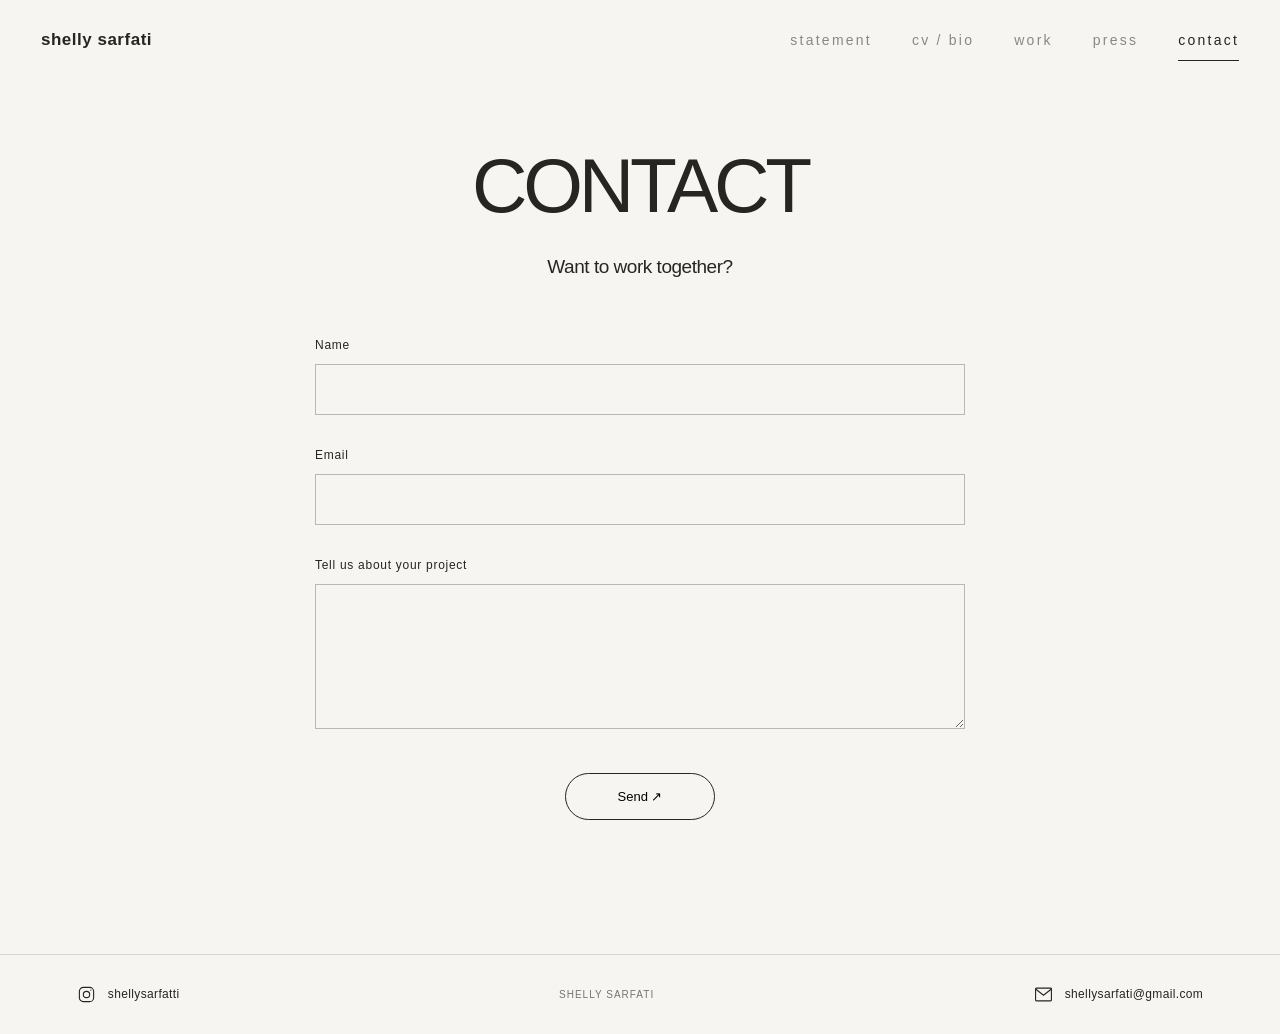
==== contact.html @ 55109c6f "creé el work, cv/bio y press" ====
<!doctype html>
<html lang="en"><head><meta charset="utf-8"><meta name="viewport" content="width=device-width, initial-scale=1"><meta name="description" content="Contact Shelly Sarfati for projects, exhibitions and collaborations."><title>Contact — Shelly Sarfati</title><link rel="stylesheet" href="styles.css"><script src="shared.js" defer></script></head><body data-page="contact"><main class="page contact-page"><h1 class="page-heading">CONTACT</h1><p class="contact-lead">Want to work together?</p><form id="contact-form" class="contact-form" action="https://formsubmit.co/ajax/sofialeampudia@gmail.com" method="post"><label class="field"><span>Name</span><input name="name" autocomplete="name" required maxlength="150"></label><label class="field"><span>Email</span><input type="email" name="email" autocomplete="email" required maxlength="254"></label><label class="field"><span>Tell us about your project</span><textarea name="message" required maxlength="10000" rows="5"></textarea></label><input type="hidden" name="_subject" value="Shelly Sarfati — New project inquiry"><input type="hidden" name="_template" value="table"><input class="honeypot" name="_honey" tabindex="-1" autocomplete="off" aria-hidden="true"><div class="send-row"><button class="pill-button" type="submit">Send ↗</button></div><p id="form-status" class="form-status" role="status" aria-live="polite"></p><noscript><p>Please enable JavaScript to send your message, or email <a href="mailto:shellysarfati@gmail.com">shellysarfati@gmail.com</a>.</p></noscript></form></main></body></html>
---- styles.css ----
:root{--paper:#f7f5f1;--ink:#262522;--muted:#77746f;--line:#d9d5ce}*{box-sizing:border-box}html{scroll-behavior:smooth;scroll-padding-top:110px}body{margin:0;background:var(--paper);color:var(--ink);font-family:Arial,Helvetica,sans-serif;-webkit-font-smoothing:antialiased}a{color:inherit;text-decoration:none}button,input,textarea{font:inherit}button,a,input,textarea{-webkit-tap-highlight-color:transparent}a:focus-visible,button:focus-visible{outline:2px solid var(--ink);outline-offset:6px}.site-header{position:sticky;top:0;z-index:20;display:flex;align-items:center;justify-content:space-between;gap:30px;min-height:80px;padding:0 3.2%;background:var(--paper)}.brand{font-size:17px;font-weight:600;letter-spacing:.03em;white-space:nowrap}.site-nav{display:flex;gap:40px;align-items:center}.site-nav a{font-size:14px;letter-spacing:.16em;color:#8b8882;padding:12px 0;transition:color .2s}.site-nav a:hover,.site-nav a[aria-current=page]{color:var(--ink)}.site-nav a[aria-current=page]{box-shadow:0 1px var(--ink)}.menu-toggle{display:none;background:none;border:0;padding:10px;font-size:13px;letter-spacing:.12em}.page{max-width:1440px;margin:0 auto;padding:85px 6% 100px}.page-heading{font-size:clamp(42px,6vw,80px);line-height:1.05;font-weight:400;letter-spacing:-.055em;margin:0}.eyebrow{font-size:11px;letter-spacing:.18em;text-transform:uppercase;color:var(--muted)}.page-intro{display:flex;justify-content:space-between;align-items:end;gap:30px;margin-bottom:60px}.section-links{display:flex;gap:24px;font-size:12px;letter-spacing:.1em}.section-links a{padding:8px 0;border-bottom:1px solid var(--line)}.press-grid{display:grid;grid-template-columns:repeat(4,minmax(0,1fr));gap:24px;align-items:start}.press-card{display:block}.cover{background:#dcdad5;display:flex;align-items:flex-end;justify-content:space-between;padding:20px;height:280px;border-radius:3px;transition:background .25s,transform .25s}.press-card:nth-child(2) .cover{height:365px;background:#e5e2dd}.press-card:nth-child(3) .cover{height:310px;background:#d2d0cb}.press-card:nth-child(4) .cover{height:405px;background:#e1dfda}.press-card:hover .cover{background:#c7c4bd;transform:translateY(-4px)}.cover-index{font-size:11px;color:#65615a;letter-spacing:.1em}.external-arrow{font-size:23px;font-weight:300}.press-meta{display:flex;justify-content:space-between;margin:19px 0 10px;gap:15px}.press-meta span{font-size:10px;letter-spacing:.12em;text-transform:uppercase;color:var(--muted)}.press-card h2{font-size:17px;line-height:1.45;font-weight:400;margin:0}.texts-section{margin-top:130px;border-top:1px solid var(--line);padding-top:38px}.section-heading{display:flex;justify-content:space-between;gap:24px;align-items:center;margin-bottom:60px}.section-heading h2{font-size:38px;font-weight:400;letter-spacing:-.04em;margin:0}.language-switch{display:flex;gap:5px}.language-switch button{border:1px solid transparent;background:none;color:var(--muted);padding:9px 13px;cursor:pointer;font-size:12px}.language-switch button[aria-pressed=true]{border-color:var(--ink);color:var(--ink);border-radius:30px}.essay{display:grid;grid-template-columns:1fr 2fr;gap:80px;padding:0 0 65px;margin-bottom:65px;border-bottom:1px solid var(--line)}.essay h3{font-size:29px;font-weight:400;line-height:1.2;letter-spacing:-.025em;margin:16px 0}.essay .subtitle{font-size:14px;line-height:1.6;color:var(--muted)}.essay .author{font-size:13px;margin-top:30px}.essay-body{font-size:16px;line-height:1.9;max-width:720px}.essay-body p{margin:0 0 22px}.essay-body p:last-child{margin-bottom:0}.contact-page{padding-top:65px;padding-bottom:90px;max-width:900px}.contact-page .page-heading{text-align:center}.contact-lead{text-align:center;font-size:19px;letter-spacing:-.025em;margin:30px 0 60px}.contact-form{max-width:650px;margin:auto}.field{display:block;margin-bottom:33px}.field span{display:block;font-size:12px;letter-spacing:.06em;margin-bottom:12px}.field input,.field textarea{width:100%;border:1px solid #bcb8b0;border-radius:0;background:transparent;padding:15px;color:var(--ink);outline:none;transition:border-color .2s}.field input{height:51px}.field textarea{min-height:145px;resize:vertical}.field input:focus,.field textarea:focus{border-color:var(--ink);box-shadow:0 0 0 1px var(--ink)}.send-row{text-align:center;margin-top:40px}.pill-button{display:inline-flex;align-items:center;justify-content:center;gap:24px;border:1px solid var(--ink);border-radius:40px;background:transparent;padding:15px 35px;min-width:150px;font-size:13px;cursor:pointer;transition:background .2s,color .2s}.pill-button:hover{background:var(--ink);color:var(--paper)}.pill-button:disabled{opacity:.5;cursor:wait}.form-status{font-size:13px;line-height:1.6;min-height:24px;text-align:center;margin:20px auto 0}.form-status.error{color:#993c31}.honeypot{display:none}.site-footer{border-top:1px solid var(--line);padding:30px 6%;display:flex;justify-content:space-between;align-items:center;gap:25px}.social-link{display:flex;align-items:center;gap:12px;font-size:12px;letter-spacing:.03em}.social-link svg{width:19px;height:19px;fill:none;stroke:currentColor;stroke-width:1.4}.footer-note{font-size:10px;color:var(--muted);letter-spacing:.1em}.cv-top{display:flex;justify-content:space-between;gap:30px;align-items:center;margin-bottom:60px}.back-link{font-size:12px;letter-spacing:.08em}.cv-bio{max-width:760px;margin:55px 0 90px;font-size:17px;line-height:1.85}.cv-bio p{margin-bottom:22px}.cv-section{display:grid;grid-template-columns:1fr 3fr;gap:50px;padding:35px 0 55px;border-top:1px solid var(--line)}.cv-section h2{font-size:11px;letter-spacing:.12em;font-weight:400;line-height:1.7;margin:0}.timeline{margin:0;padding:0;list-style:none}.timeline li{display:grid;grid-template-columns:105px 1fr;gap:25px;padding-bottom:30px;position:relative}.timeline li::before{content:'';position:absolute;left:115px;top:7px;width:5px;height:5px;background:var(--ink);border-radius:50%}.timeline li::after{content:'';position:absolute;left:117px;top:17px;bottom:3px;width:1px;background:var(--line)}.timeline li:last-child::after{display:none}.timeline time{font-size:12px;line-height:1.8;color:var(--muted)}.timeline p{margin:0;padding-left:10px;font-size:14px;line-height:1.8}.cv-actions{display:flex;gap:15px;align-items:center}.print-button{background:none;border:0;font-size:12px;text-decoration:underline;cursor:pointer}@media(min-width:1500px){.page{padding-top:110px}}@media(max-width:1000px){.site-nav{gap:23px}.press-grid{grid-template-columns:repeat(2,1fr);gap:40px 24px}.press-card:nth-child(3){margin-top:-80px}.essay{gap:40px}.cv-section{grid-template-columns:1fr 2.5fr}}@media(max-width:640px){.site-header{min-height:72px;padding:0 6%;flex-wrap:wrap;gap:0}.brand{font-size:14px}.menu-toggle{display:block}.site-nav{display:none;flex-direction:column;align-items:flex-start;width:100%;gap:8px;padding:10px 0 25px}.site-nav.is-open{display:flex}.site-nav a{font-size:13px}.page{padding:55px 6% 65px}.page-intro{align-items:start;gap:30px;flex-direction:column;margin-bottom:35px}.press-grid{gap:30px 18px}.cover{height:200px;padding:13px}.press-card:nth-child(2) .cover{height:270px}.press-card:nth-child(3) .cover{height:230px}.press-card:nth-child(4) .cover{height:210px}.press-card:nth-child(3){margin-top:-70px}.press-card h2{font-size:14px}.press-meta span{font-size:9px}.press-meta{margin-top:13px}.texts-section{margin-top:75px}.section-heading{margin-bottom:40px}.section-heading h2{font-size:30px}.language-switch button{padding:8px 10px;font-size:11px}.essay{grid-template-columns:1fr;gap:26px;margin-bottom:40px;padding-bottom:40px}.essay h3{font-size:27px;margin:10px 0}.essay .author{margin-top:15px}.essay-body{font-size:15px;line-height:1.85}.contact-lead{font-size:17px;margin:25px 0 45px}.site-footer{flex-wrap:wrap;padding:28px 6%}.footer-note{width:100%}.social-link{font-size:11px;gap:8px}.cv-top{margin-bottom:40px;align-items:flex-start;gap:30px}.cv-actions{flex-direction:column;align-items:flex-end;gap:20px}.cv-actions .pill-button{min-width:0;padding:12px 18px}.cv-bio{font-size:15px;margin:40px 0 55px}.cv-section{grid-template-columns:1fr;gap:25px}.timeline li{grid-template-columns:78px 1fr;gap:18px}.timeline li::before{left:83px}.timeline li::after{left:85px}.timeline time{font-size:11px}.timeline p{font-size:13px}}@media(prefers-reduced-motion:reduce){html{scroll-behavior:auto}*{transition:none!important}}@media print{.site-header,.site-footer,.back-link,.cv-actions,.language-switch{display:none!important}body{background:white}.page{padding:0;max-width:none}.page-heading{font-size:35px}.cv-bio{font-size:11px;margin:20px 0}.cv-section{padding:20px 0;gap:20px}.timeline li{padding-bottom:10px;break-inside:avoid}.timeline p,.timeline time{font-size:10px}.cv-section h2{font-size:9px}a[href]:after{content:none}}
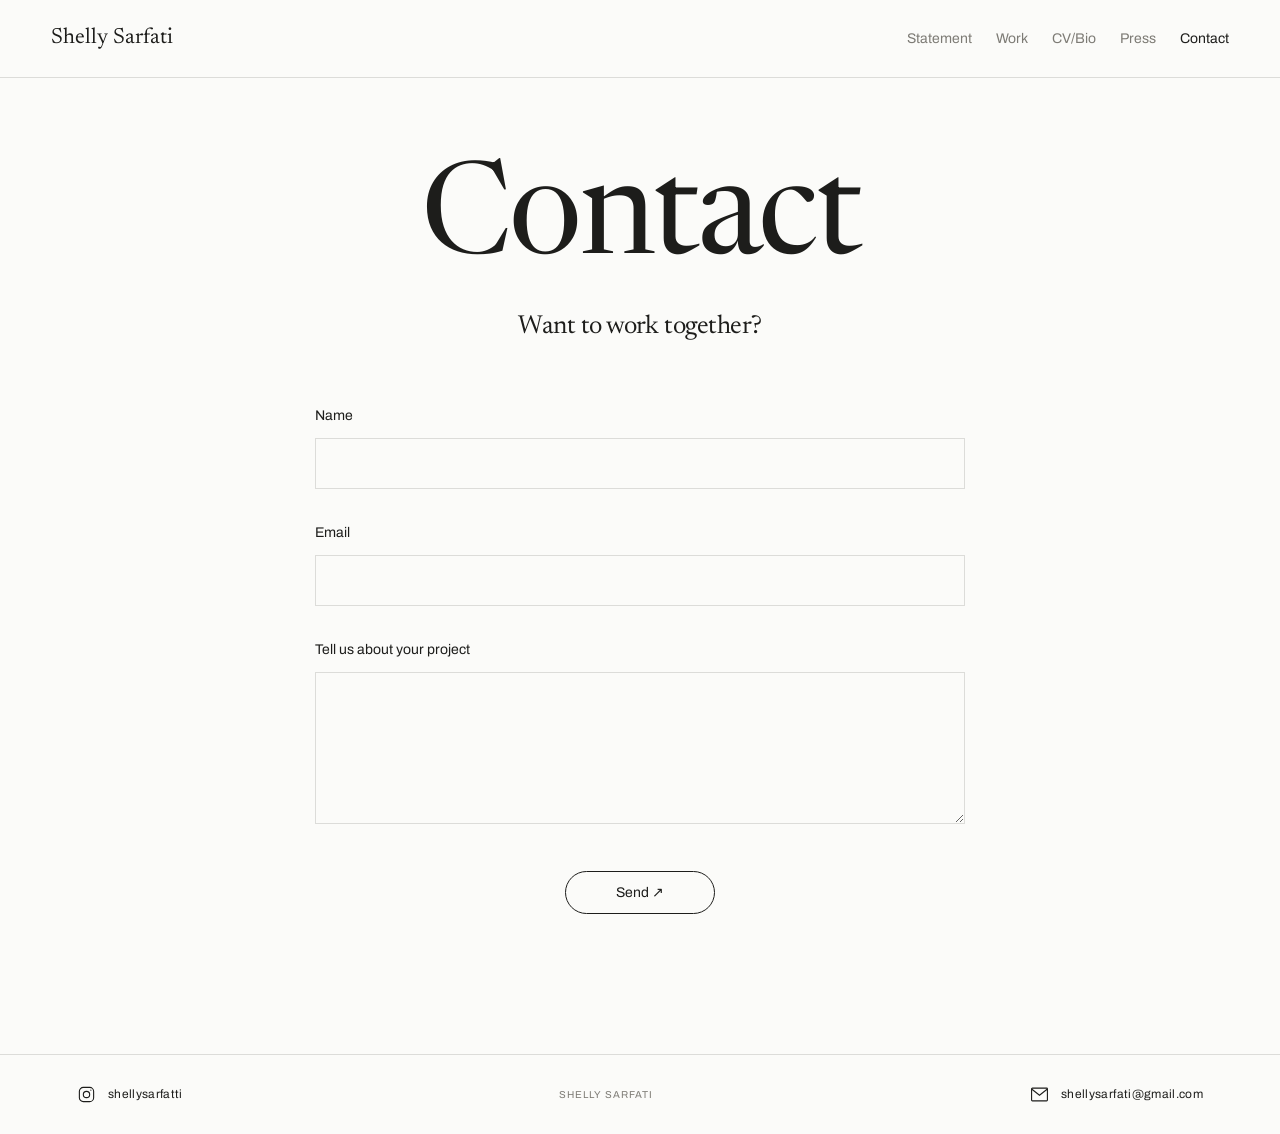
==== commit 992b5c9b: "Actualizacion Press y Contact Actualicé Press y Contact para que se vieran uniformes con el de echev" ====
--- a/contact.html
+++ b/contact.html
@@ -1,2 +1,2 @@
 <!doctype html>
-<html lang="en"><head><meta charset="utf-8"><meta name="viewport" content="width=device-width, initial-scale=1"><meta name="description" content="Contact Shelly Sarfati for projects, exhibitions and collaborations."><title>Contact — Shelly Sarfati</title><link rel="stylesheet" href="styles.css"><script src="shared.js" defer></script></head><body data-page="contact"><main class="page contact-page"><h1 class="page-heading">CONTACT</h1><p class="contact-lead">Want to work together?</p><form id="contact-form" class="contact-form" action="https://formsubmit.co/ajax/sofialeampudia@gmail.com" method="post"><label class="field"><span>Name</span><input name="name" autocomplete="name" required maxlength="150"></label><label class="field"><span>Email</span><input type="email" name="email" autocomplete="email" required maxlength="254"></label><label class="field"><span>Tell us about your project</span><textarea name="message" required maxlength="10000" rows="5"></textarea></label><input type="hidden" name="_subject" value="Shelly Sarfati — New project inquiry"><input type="hidden" name="_template" value="table"><input class="honeypot" name="_honey" tabindex="-1" autocomplete="off" aria-hidden="true"><div class="send-row"><button class="pill-button" type="submit">Send ↗</button></div><p id="form-status" class="form-status" role="status" aria-live="polite"></p><noscript><p>Please enable JavaScript to send your message, or email <a href="mailto:shellysarfati@gmail.com">shellysarfati@gmail.com</a>.</p></noscript></form></main></body></html>
+<html lang="en"><head><meta charset="utf-8"><meta name="viewport" content="width=device-width, initial-scale=1"><meta name="description" content="Contact Shelly Sarfati for projects, exhibitions and collaborations."><title>Contact — Shelly Sarfati</title><link rel="preconnect" href="https://fonts.googleapis.com"><link rel="preconnect" href="https://fonts.gstatic.com" crossorigin><link href="https://fonts.googleapis.com/css2?family=Archivo:wght@400;500;600&family=Newsreader:ital,opsz,wght@0,6..72,400;1,6..72,400&display=swap" rel="stylesheet"><link rel="stylesheet" href="styles.css"><link rel="stylesheet" href="css/work.css"><link rel="stylesheet" href="css/press-contact.css"><script src="shared.js" defer></script></head><body data-page="contact"><main class="page contact-page"><h1 class="page-heading">Contact</h1><p class="contact-lead">Want to work together?</p><form id="contact-form" class="contact-form" action="https://formsubmit.co/ajax/sofialeampudia@gmail.com" method="post"><label class="field"><span>Name</span><input name="name" autocomplete="name" required maxlength="150"></label><label class="field"><span>Email</span><input type="email" name="email" autocomplete="email" required maxlength="254"></label><label class="field"><span>Tell us about your project</span><textarea name="message" required maxlength="10000" rows="5"></textarea></label><input type="hidden" name="_subject" value="Shelly Sarfati — New project inquiry"><input type="hidden" name="_template" value="table"><input class="honeypot" name="_honey" tabindex="-1" autocomplete="off" aria-hidden="true"><div class="send-row"><button class="pill-button" type="submit">Send ↗</button></div><p id="form-status" class="form-status" role="status" aria-live="polite"></p><noscript><p>Please enable JavaScript to send your message, or email <a href="mailto:shellysarfati@gmail.com">shellysarfati@gmail.com</a>.</p></noscript></form></main></body></html>
--- a/css/work.css
+++ b/css/work.css
@@ -0,0 +1,318 @@
+/* =========================================================
+   WORK — vista general + galería
+   ========================================================= */
+
+:root {
+  --ink: #1d1d1b;          /* texto, como tinta china */
+  --muted: #7d7b75;        /* datos secundarios de la ficha */
+  --paper: #fbfbf9;        /* fondo de la página */
+  --wall: #f8f8f6;         /* muro del fondo de la sala */
+  --wall-side: #efefec;    /* muros laterales en sombra */
+  --floor: #e3e0da;        /* piso de concreto claro */
+  --nopal: #4d6a4a;        /* único acento: verde nopal */
+  --line: rgba(29, 29, 27, .14);
+
+  --serif: 'Newsreader', Georgia, serif;
+  --sans: 'Archivo', 'Helvetica Neue', Arial, sans-serif;
+
+  --ease: cubic-bezier(.55, .05, .2, 1);
+}
+
+*, *::before, *::after { box-sizing: border-box; }
+
+body {
+  margin: 0;
+  background: var(--paper);
+  color: var(--ink);
+  font-family: var(--sans);
+  font-size: 16px;
+  line-height: 1.5;
+  -webkit-font-smoothing: antialiased;
+}
+
+button { font: inherit; color: inherit; }
+a { color: inherit; }
+
+:focus-visible { outline: 2px solid var(--nopal); outline-offset: 3px; }
+
+/* ---------- Menú ---------- */
+.site-header {
+  display: flex;
+  justify-content: space-between;
+  align-items: baseline;
+  gap: 24px;
+  padding: 22px clamp(16px, 4vw, 56px);
+  border-bottom: 1px solid var(--line);
+}
+.site-name { font-family: var(--serif); font-size: 22px; text-decoration: none; }
+.site-nav { display: flex; flex-wrap: wrap; gap: 4px 24px; font-size: 14px; }
+.site-nav a { text-decoration: none; color: var(--muted); }
+.site-nav a:hover,
+.site-nav a[aria-current="page"] { color: var(--ink); }
+
+/* ---------- Encabezado de Work ---------- */
+.work { padding: 0 clamp(16px, 4vw, 56px) 96px; max-width: 1360px; margin: 0 auto; }
+
+.work-head {
+  display: flex;
+  flex-wrap: wrap;
+  justify-content: space-between;
+  align-items: flex-end;
+  gap: 16px 32px;
+  padding: clamp(40px, 7vw, 88px) 0 28px;
+}
+.work-title {
+  margin: 0;
+  font-family: var(--serif);
+  font-weight: 400;
+  font-size: clamp(56px, 10vw, 128px);
+  line-height: .9;
+  letter-spacing: -.02em;
+}
+
+.view-switch { display: inline-flex; border: 1px solid var(--ink); border-radius: 999px; padding: 3px; }
+.view-btn {
+  border: 0;
+  background: none;
+  padding: 7px 16px;
+  border-radius: 999px;
+  font-size: 14px;
+  cursor: pointer;
+}
+.view-btn[aria-pressed="true"] { background: var(--ink); color: var(--paper); }
+
+/* ---------- Pestañas de colección ---------- */
+.series-tabs {
+  display: flex;
+  flex-wrap: wrap;
+  gap: 8px 32px;
+  padding-bottom: 14px;
+  margin-bottom: clamp(32px, 5vw, 56px);
+  border-bottom: 1px solid var(--line);
+}
+.series-tab {
+  border: 0;
+  background: none;
+  padding: 4px 0;
+  font-family: var(--serif);
+  font-size: clamp(19px, 2.2vw, 24px);
+  color: var(--muted);
+  cursor: pointer;
+  position: relative;
+}
+.series-tab:hover { color: var(--ink); }
+.series-tab[aria-selected="true"] { color: var(--ink); }
+.series-tab[aria-selected="true"]::after {
+  content: '';
+  position: absolute;
+  left: 0; right: 0; bottom: -2px;
+  height: 2px;
+  background: var(--nopal);
+}
+.series-tab sup { font-family: var(--sans); font-size: 11px; margin-left: 4px; }
+
+/* ---------- Vista general ---------- */
+.grid {
+  list-style: none;
+  margin: 0;
+  padding: 0;
+  display: grid;
+  grid-template-columns: repeat(3, minmax(0, 1fr));
+  gap: clamp(32px, 5vw, 64px) clamp(16px, 3vw, 40px);
+}
+.card { margin: 0; }
+.card-btn {
+  display: block;
+  width: 100%;
+  border: 0;
+  padding: 0;
+  background: none;
+  text-align: left;
+  cursor: pointer;
+}
+.card-frame {
+  aspect-ratio: 4 / 5;
+  display: grid;
+  place-items: center;
+  padding: 10%;
+  background: #f1f0ec;
+  overflow: hidden;
+}
+.card-frame img {
+  max-width: 100%;
+  max-height: 100%;
+  object-fit: contain;
+  box-shadow: 0 1px 2px rgba(0,0,0,.12), 0 8px 18px -10px rgba(0,0,0,.35);
+  transition: transform .5s var(--ease);
+}
+.card-btn:hover .card-frame img { transform: scale(1.035); }
+.card-title {
+  margin: 14px 0 0;
+  font-family: var(--serif);
+  font-style: italic;
+  font-size: 19px;
+  line-height: 1.25;
+}
+.card-year { font-style: normal; color: var(--muted); font-family: var(--sans); font-size: 13px; margin-left: 8px; }
+
+/* ---------- Galería ---------- */
+.gallery {
+  position: fixed;
+  inset: 0;
+  z-index: 50;
+  background: var(--wall);
+  overflow: hidden;
+  opacity: 0;
+  transition: opacity .45s ease;
+}
+.gallery.is-open { opacity: 1; }
+.gallery[hidden] { display: none; }
+
+.gallery-back {
+  position: absolute;
+  top: 20px; left: clamp(16px, 3vw, 32px);
+  z-index: 3;
+  border: 1px solid var(--ink);
+  background: rgba(251,251,249,.85);
+  border-radius: 999px;
+  padding: 7px 16px 7px 14px;
+  font-size: 14px;
+  cursor: pointer;
+}
+.gallery-back::before { content: '← '; }
+.gallery-count {
+  position: absolute;
+  top: 26px; right: clamp(16px, 3vw, 32px);
+  z-index: 3;
+  margin: 0;
+  font-size: 13px;
+  color: var(--muted);
+  font-variant-numeric: tabular-nums;
+}
+
+/* La sala: perspectiva de un punto, como el boceto */
+.room-viewport { position: absolute; inset: 0; overflow: hidden; }
+.room {
+  position: absolute;
+  inset: 0;
+  transform-origin: 50% 50%;
+  transition: transform .9s var(--ease);
+  --bw-l: 17%; --bw-r: 83%; --bw-t: 13%; --bw-b: 72%;
+}
+.plane { position: absolute; inset: 0; }
+.ceiling {
+  background: linear-gradient(#f3f3f1, #fafaf8);
+  clip-path: polygon(0 0, 100% 0, var(--bw-r) var(--bw-t), var(--bw-l) var(--bw-t));
+}
+.wall-left {
+  background: linear-gradient(90deg, #e9e9e6, var(--wall-side));
+  clip-path: polygon(0 0, var(--bw-l) var(--bw-t), var(--bw-l) var(--bw-b), 0 100%);
+}
+.wall-right {
+  background: linear-gradient(270deg, #e9e9e6, var(--wall-side));
+  clip-path: polygon(100% 0, var(--bw-r) var(--bw-t), var(--bw-r) var(--bw-b), 100% 100%);
+}
+.floor {
+  background: linear-gradient(#d9d6cf, var(--floor) 30%, #ebe9e4);
+  clip-path: polygon(var(--bw-l) var(--bw-b), var(--bw-r) var(--bw-b), 100% 100%, 0 100%);
+}
+.back-wall {
+  position: absolute;
+  left: var(--bw-l); right: calc(100% - var(--bw-r));
+  top: var(--bw-t); bottom: calc(100% - var(--bw-b));
+  background: var(--wall);
+  box-shadow: inset 0 -10px 14px -12px rgba(0,0,0,.18);
+}
+/* luz cenital sobre la obra */
+.spot {
+  position: absolute;
+  width: 70%;
+  aspect-ratio: 1.3;
+  transform: translate(-50%, -50%);
+  background: radial-gradient(closest-side, rgba(255,255,255,.95), rgba(255,255,255,0));
+  pointer-events: none;
+  transition: left .7s var(--ease), top .7s var(--ease);
+}
+
+/* La obra: tamaño y posición los calcula work.js en cm reales */
+.artwork {
+  position: absolute;
+  left: 50%;
+  transform: translateX(-50%);
+  border: 0;
+  padding: 0;
+  background: #e8e6e1;
+  cursor: zoom-in;
+  box-shadow:
+    0 1px 1px rgba(0,0,0,.18),
+    6px 14px 22px -10px rgba(0,0,0,.35);
+  transition:
+    width .7s var(--ease),
+    height .7s var(--ease),
+    bottom .7s var(--ease);
+}
+.room.is-close .artwork { cursor: zoom-out; }
+.artwork img {
+  display: block;
+  width: 100%;
+  height: 100%;
+  object-fit: contain;
+  transition: opacity .3s ease;
+}
+.artwork.is-loading img { opacity: 0; }
+.artwork.is-multi { background: none; box-shadow: none; }
+.artwork.is-multi img { filter: drop-shadow(5px 10px 9px rgba(0,0,0,.22)); }
+
+/* Flechas */
+.arrow {
+  position: absolute;
+  top: 50%;
+  z-index: 3;
+  width: 64px; height: 64px;
+  margin-top: -32px;
+  display: grid;
+  place-items: center;
+  border: 0;
+  background: none;
+  cursor: pointer;
+  border-radius: 50%;
+}
+.arrow svg { width: 44px; height: 16px; fill: none; stroke: var(--ink); stroke-width: 1.4; transition: transform .25s ease; }
+.arrow-prev { left: clamp(4px, 2vw, 28px); }
+.arrow-next { right: clamp(4px, 2vw, 28px); }
+.arrow-prev:hover svg { transform: translateX(-4px); }
+.arrow-next:hover svg { transform: translateX(4px); }
+
+/* Ficha técnica: cédula de museo sobre el piso */
+.label {
+  position: absolute;
+  left: 50%;
+  bottom: clamp(20px, 6vh, 56px);
+  transform: translateX(-50%);
+  z-index: 3;
+  width: min(440px, calc(100% - 32px));
+  text-align: center;
+  transition: opacity .3s ease;
+}
+.label.is-changing { opacity: 0; }
+.label p { margin: 0; }
+.label-title { font-family: var(--serif); font-style: italic; font-size: clamp(20px, 2.4vw, 26px); line-height: 1.2; }
+.label-year { font-style: normal; font-family: var(--sans); font-size: 14px; color: var(--muted); margin-left: 10px; }
+.label-line { font-size: 14px; color: var(--muted); margin-top: 4px !important; }
+.label-line + .label-line { margin-top: 0 !important; font-variant-numeric: tabular-nums; }
+
+/* ---------- Responsive ---------- */
+@media (max-width: 900px) {
+  .grid { grid-template-columns: repeat(2, minmax(0, 1fr)); }
+}
+@media (max-width: 560px) {
+  .site-header { flex-direction: column; gap: 10px; }
+  .grid { grid-template-columns: 1fr; }
+  .room { --bw-l: 9%; --bw-r: 91%; --bw-t: 14%; --bw-b: 66%; }
+  .arrow { top: auto; bottom: 18px; margin-top: 0; }
+  .label { bottom: 92px; }
+}
+
+@media (prefers-reduced-motion: reduce) {
+  *, *::before, *::after { transition-duration: .01ms !important; }
+}
--- a/css/press-contact.css
+++ b/css/press-contact.css
@@ -0,0 +1,113 @@
+/* PRESS / CONTACT use the same Newsreader + Archivo system as WORK.
+   Loaded after styles.css and css/work.css; WORK and CV remain unchanged. */
+.site-header {
+  position: static;
+  min-height: 0;
+  flex-wrap: nowrap;
+  align-items: baseline;
+  gap: 24px;
+  padding: 22px clamp(16px, 4vw, 56px);
+}
+.site-nav {
+  display: flex;
+  flex-direction: row;
+  flex-wrap: wrap;
+  align-items: baseline;
+  width: auto;
+  gap: 4px 24px;
+  padding: 0;
+}
+.site-nav a {
+  font-size: 14px;
+  letter-spacing: normal;
+  padding: 0;
+  color: var(--muted);
+}
+.site-nav a[aria-current="page"] { box-shadow: none; }
+.page {
+  max-width: 1360px;
+  padding: 0 clamp(16px, 4vw, 56px) 96px;
+}
+.page-intro {
+  flex-direction: row;
+  flex-wrap: wrap;
+  align-items: flex-end;
+  gap: 16px 32px;
+  padding: clamp(40px, 7vw, 88px) 0 28px;
+  margin-bottom: clamp(32px, 5vw, 56px);
+}
+.page-heading {
+  font-family: var(--serif);
+  font-weight: 400;
+  font-size: clamp(56px, 10vw, 128px);
+  line-height: .9;
+  letter-spacing: -.02em;
+}
+.press-grid[hidden], .texts-section[hidden] { display: none; }
+.texts-section { margin-top: 0; padding-top: 28px; }
+.section-heading h2, .essay h3 { font-family: var(--serif); letter-spacing: -.02em; }
+.section-heading h2 { font-size: 38px; }
+.press-card h2 { font-family: var(--serif); font-size: 22px; font-style: italic; line-height: 1.25; }
+.press-meta span { font-size: 12px; letter-spacing: .04em; }
+.essay .author { font-size: 14px; }
+.contact-page { max-width: 900px; padding-top: clamp(40px, 7vw, 88px); }
+.contact-lead { font-family: var(--serif); font-size: 26px; line-height: 1.3; letter-spacing: -.02em; }
+.field span { font-size: 14px; letter-spacing: normal; }
+.field input, .field textarea { border-color: var(--line); }
+.language-switch button, .pill-button { font-size: 14px; }
+.pill-button { padding: 10px 24px; }
+:focus-visible { outline-color: var(--nopal); }
+@media (max-width: 560px) {
+  .site-header { flex-direction: column; gap: 10px; }
+  .site-nav { gap: 4px 24px; }
+  .press-card h2 { font-size: 19px; }
+  .press-meta { flex-wrap: wrap; gap: 4px 10px; }
+  .contact-lead { font-size: 23px; }
+}
+
+/* Curatorial texts: introduction and justified reading in both languages. */
+.texts-section .section-heading { align-items: flex-start; }
+.texts-heading { max-width: 720px; }
+.texts-description {
+  margin: 14px 0 0;
+  color: var(--muted);
+  font-size: 16px;
+  line-height: 1.7;
+}
+.texts-section .language-switch { flex-shrink: 0; }
+.essay-body p {
+  text-align: justify;
+  text-align-last: start;
+  hyphens: auto;
+  overflow-wrap: break-word;
+}
+@media (max-width: 640px) {
+  .texts-section .section-heading { flex-wrap: wrap; gap: 24px; }
+}
+
+/* Publication covers: original photography and artwork, no text overlays. */
+.press-card .cover {
+  display: block;
+  padding: 0;
+  overflow: hidden;
+  background: #efefec;
+  border-radius: 2px;
+}
+.press-card .cover img {
+  display: block;
+  width: 100%;
+  height: 100%;
+  object-fit: cover;
+  object-position: center;
+  transition: transform .5s var(--ease);
+}
+.press-card .cover-instagram { background: var(--paper); }
+.press-card .cover-instagram img { object-fit: contain; }
+.press-card .cover-portrait img { object-position: 64% center; }
+.press-card:hover .cover { transform: none; background: #efefec; }
+.press-card:hover .cover-instagram { background: var(--paper); }
+.press-card:hover .cover img { transform: scale(1.025); }
+.press-card:hover .cover-instagram img { transform: none; }
+@media (prefers-reduced-motion: reduce) {
+  .press-card:hover .cover img { transform: none; }
+}
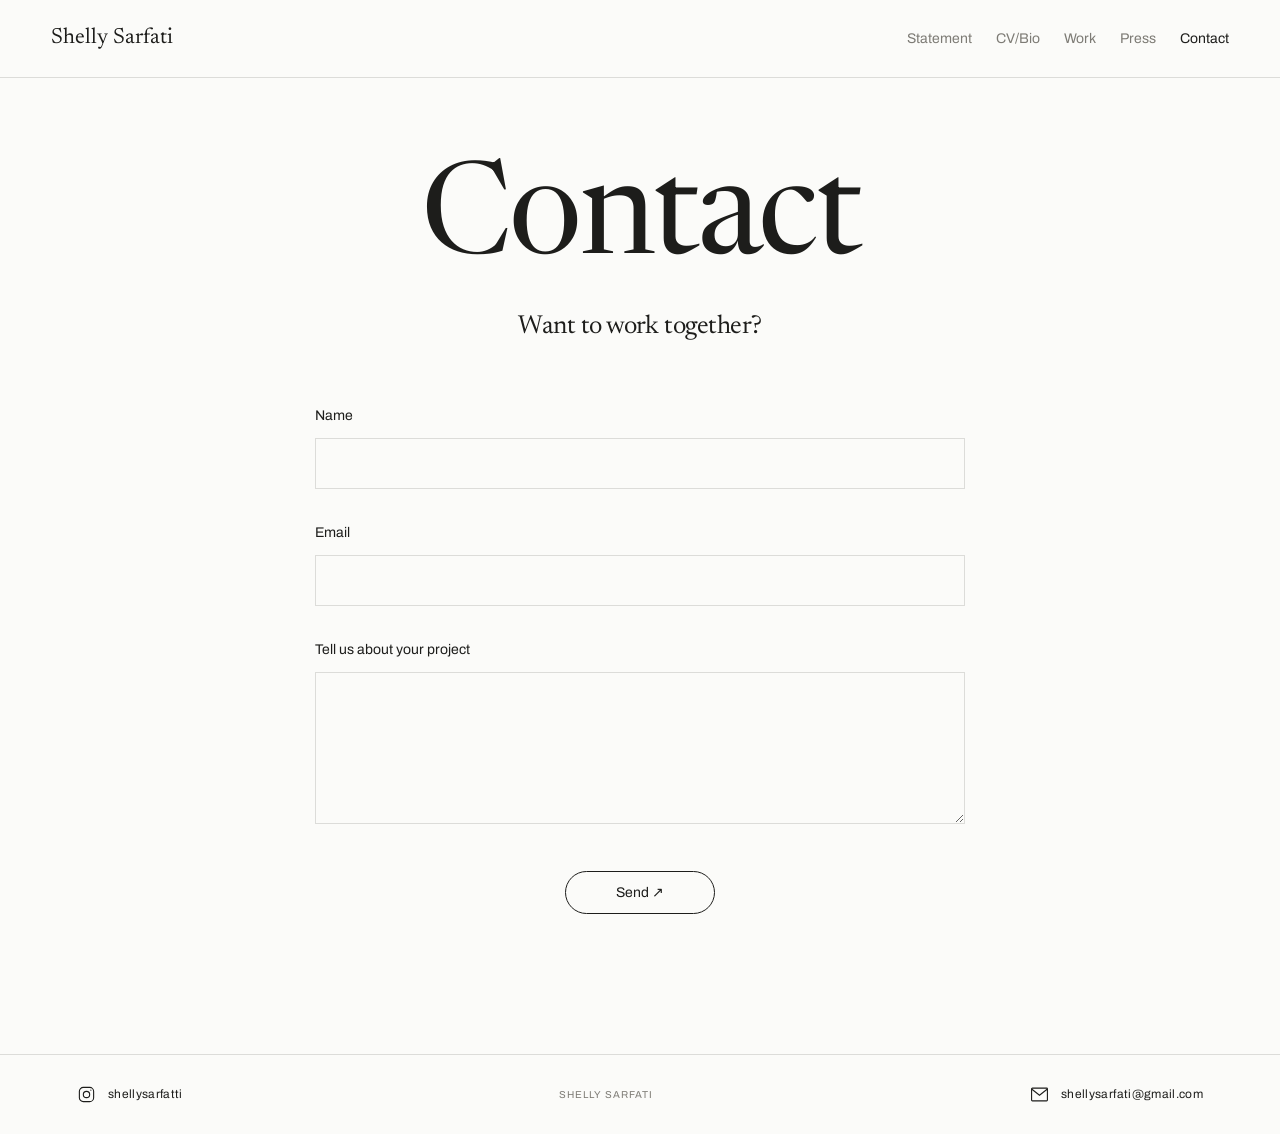
==== commit 6eb04ca4: "unified visual language" ====
--- a/contact.html
+++ b/contact.html
@@ -1,2 +1,2 @@
 <!doctype html>
-<html lang="en"><head><meta charset="utf-8"><meta name="viewport" content="width=device-width, initial-scale=1"><meta name="description" content="Contact Shelly Sarfati for projects, exhibitions and collaborations."><title>Contact — Shelly Sarfati</title><link rel="preconnect" href="https://fonts.googleapis.com"><link rel="preconnect" href="https://fonts.gstatic.com" crossorigin><link href="https://fonts.googleapis.com/css2?family=Archivo:wght@400;500;600&family=Newsreader:ital,opsz,wght@0,6..72,400;1,6..72,400&display=swap" rel="stylesheet"><link rel="stylesheet" href="styles.css"><link rel="stylesheet" href="css/work.css"><link rel="stylesheet" href="css/press-contact.css"><script src="shared.js" defer></script></head><body data-page="contact"><main class="page contact-page"><h1 class="page-heading">Contact</h1><p class="contact-lead">Want to work together?</p><form id="contact-form" class="contact-form" action="https://formsubmit.co/ajax/sofialeampudia@gmail.com" method="post"><label class="field"><span>Name</span><input name="name" autocomplete="name" required maxlength="150"></label><label class="field"><span>Email</span><input type="email" name="email" autocomplete="email" required maxlength="254"></label><label class="field"><span>Tell us about your project</span><textarea name="message" required maxlength="10000" rows="5"></textarea></label><input type="hidden" name="_subject" value="Shelly Sarfati — New project inquiry"><input type="hidden" name="_template" value="table"><input class="honeypot" name="_honey" tabindex="-1" autocomplete="off" aria-hidden="true"><div class="send-row"><button class="pill-button" type="submit">Send ↗</button></div><p id="form-status" class="form-status" role="status" aria-live="polite"></p><noscript><p>Please enable JavaScript to send your message, or email <a href="mailto:shellysarfati@gmail.com">shellysarfati@gmail.com</a>.</p></noscript></form></main></body></html>
+<html lang="en"><head><meta charset="utf-8"><meta name="viewport" content="width=device-width, initial-scale=1"><meta name="description" content="Contact Shelly Sarfati for projects, exhibitions and collaborations."><title>Contact — Shelly Sarfati</title><link rel="preconnect" href="https://fonts.googleapis.com"><link rel="preconnect" href="https://fonts.gstatic.com" crossorigin><link href="https://fonts.googleapis.com/css2?family=Archivo:wght@400;500;600&family=Newsreader:ital,opsz,wght@0,6..72,400;1,6..72,400&display=swap" rel="stylesheet"><link rel="stylesheet" href="styles.css"><link rel="stylesheet" href="css/work.css"><link rel="stylesheet" href="css/press-contact.css"><link rel="stylesheet" href="css/nav.css"><script src="shared.js" defer></script></head><body data-page="contact"><main class="page contact-page"><h1 class="page-heading">Contact</h1><p class="contact-lead">Want to work together?</p><form id="contact-form" class="contact-form" action="https://formsubmit.co/ajax/sofialeampudia@gmail.com" method="post"><label class="field"><span>Name</span><input name="name" autocomplete="name" required maxlength="150"></label><label class="field"><span>Email</span><input type="email" name="email" autocomplete="email" required maxlength="254"></label><label class="field"><span>Tell us about your project</span><textarea name="message" required maxlength="10000" rows="5"></textarea></label><input type="hidden" name="_subject" value="Shelly Sarfati — New project inquiry"><input type="hidden" name="_template" value="table"><input class="honeypot" name="_honey" tabindex="-1" autocomplete="off" aria-hidden="true"><div class="send-row"><button class="pill-button" type="submit">Send ↗</button></div><p id="form-status" class="form-status" role="status" aria-live="polite"></p><noscript><p>Please enable JavaScript to send your message, or email <a href="mailto:shellysarfati@gmail.com">shellysarfati@gmail.com</a>.</p></noscript></form></main></body></html>
--- a/css/work.css
+++ b/css/work.css
@@ -36,19 +36,7 @@
 :focus-visible { outline: 2px solid var(--nopal); outline-offset: 3px; }
 
 /* ---------- Menú ---------- */
-.site-header {
-  display: flex;
-  justify-content: space-between;
-  align-items: baseline;
-  gap: 24px;
-  padding: 22px clamp(16px, 4vw, 56px);
-  border-bottom: 1px solid var(--line);
-}
-.site-name { font-family: var(--serif); font-size: 22px; text-decoration: none; }
-.site-nav { display: flex; flex-wrap: wrap; gap: 4px 24px; font-size: 14px; }
-.site-nav a { text-decoration: none; color: var(--muted); }
-.site-nav a:hover,
-.site-nav a[aria-current="page"] { color: var(--ink); }
+/* Está en css/nav.css (compartido por todas las páginas). */
 
 /* ---------- Encabezado de Work ---------- */
 .work { padding: 0 clamp(16px, 4vw, 56px) 96px; max-width: 1360px; margin: 0 auto; }
@@ -306,7 +294,6 @@
   .grid { grid-template-columns: repeat(2, minmax(0, 1fr)); }
 }
 @media (max-width: 560px) {
-  .site-header { flex-direction: column; gap: 10px; }
   .grid { grid-template-columns: 1fr; }
   .room { --bw-l: 9%; --bw-r: 91%; --bw-t: 14%; --bw-b: 66%; }
   .arrow { top: auto; bottom: 18px; margin-top: 0; }
--- a/css/press-contact.css
+++ b/css/press-contact.css
@@ -1,29 +1,6 @@
 /* PRESS / CONTACT use the same Newsreader + Archivo system as WORK.
    Loaded after styles.css and css/work.css; WORK and CV remain unchanged. */
-.site-header {
-  position: static;
-  min-height: 0;
-  flex-wrap: nowrap;
-  align-items: baseline;
-  gap: 24px;
-  padding: 22px clamp(16px, 4vw, 56px);
-}
-.site-nav {
-  display: flex;
-  flex-direction: row;
-  flex-wrap: wrap;
-  align-items: baseline;
-  width: auto;
-  gap: 4px 24px;
-  padding: 0;
-}
-.site-nav a {
-  font-size: 14px;
-  letter-spacing: normal;
-  padding: 0;
-  color: var(--muted);
-}
-.site-nav a[aria-current="page"] { box-shadow: none; }
+/* Menú: está en css/nav.css (compartido por todas las páginas). */
 .page {
   max-width: 1360px;
   padding: 0 clamp(16px, 4vw, 56px) 96px;
@@ -58,8 +35,6 @@
 .pill-button { padding: 10px 24px; }
 :focus-visible { outline-color: var(--nopal); }
 @media (max-width: 560px) {
-  .site-header { flex-direction: column; gap: 10px; }
-  .site-nav { gap: 4px 24px; }
   .press-card h2 { font-size: 19px; }
   .press-meta { flex-wrap: wrap; gap: 4px 10px; }
   .contact-lead { font-size: 23px; }
--- a/css/nav.css
+++ b/css/nav.css
@@ -0,0 +1,86 @@
+/* =========================================================
+   MENÚ COMPARTIDO — todas las páginas
+   ---------------------------------------------------------
+   Es el único lugar donde se define cómo se ve el menú.
+   Cambiar algo aquí lo cambia en todo el sitio.
+
+   Debe cargarse DESPUÉS de las demás hojas de estilo
+   para que ninguna lo sobrescriba.
+
+   Dónde está el HTML del menú:
+   - index.html y work.html → escrito en el HTML
+   - cv.html, press.html, contact.html → lo genera shared.js
+   Si cambian un enlace, cámbienlo en esos tres lugares.
+   ========================================================= */
+
+@import url("https://fonts.googleapis.com/css2?family=Archivo:wght@400;500;600&family=Newsreader:ital,opsz,wght@0,6..72,400;1,6..72,400&display=swap");
+
+.site-header {
+  --nav-tinta: #1d1d1b;
+  --nav-gris:  #7d7b75;
+  --nav-linea: rgba(29, 29, 27, .14);
+  --nav-serif: 'Newsreader', Georgia, serif;
+  --nav-sans:  'Archivo', 'Helvetica Neue', Arial, sans-serif;
+
+  /* Sticky: se queda arriba al hacer scroll */
+  position: sticky;
+  top: 0;
+  z-index: 20;
+  min-height: 0;
+  display: flex;
+  flex-wrap: nowrap;
+  justify-content: space-between;
+  align-items: baseline;
+  gap: 24px;
+  margin: 0;
+  padding: 22px clamp(16px, 4vw, 56px);
+  border-bottom: 1px solid var(--nav-linea);
+  background: inherit;   /* mismo color de fondo que la página, para tapar lo que pasa por debajo */
+  color: var(--nav-tinta);
+  font-family: var(--nav-sans);
+  font-weight: 400;
+  line-height: 1.5;
+  -webkit-font-smoothing: antialiased;
+}
+
+.site-name {
+  font-family: var(--nav-serif);
+  font-size: 22px;
+  font-weight: 400;
+  letter-spacing: normal;
+  text-transform: none;
+  text-decoration: none;
+  white-space: nowrap;
+  color: inherit;
+}
+
+.site-nav {
+  display: flex;
+  flex-direction: row;
+  flex-wrap: wrap;
+  align-items: baseline;
+  width: auto;
+  gap: 4px 24px;
+  padding: 0;
+  font-size: 14px;
+}
+
+.site-nav a {
+  font-size: 14px;
+  letter-spacing: normal;
+  text-transform: none;
+  padding: 0;
+  text-decoration: none;
+  color: var(--nav-gris);
+  box-shadow: none;
+  transition: color .2s;
+}
+
+/* Página actual (aria-current="page") o, en el inicio,
+   la sección que se está viendo (aria-current="location") */
+.site-nav a:hover,
+.site-nav a[aria-current] { color: var(--nav-tinta); box-shadow: none; }
+
+@media (max-width: 560px) {
+  .site-header { flex-direction: column; gap: 10px; }
+}
